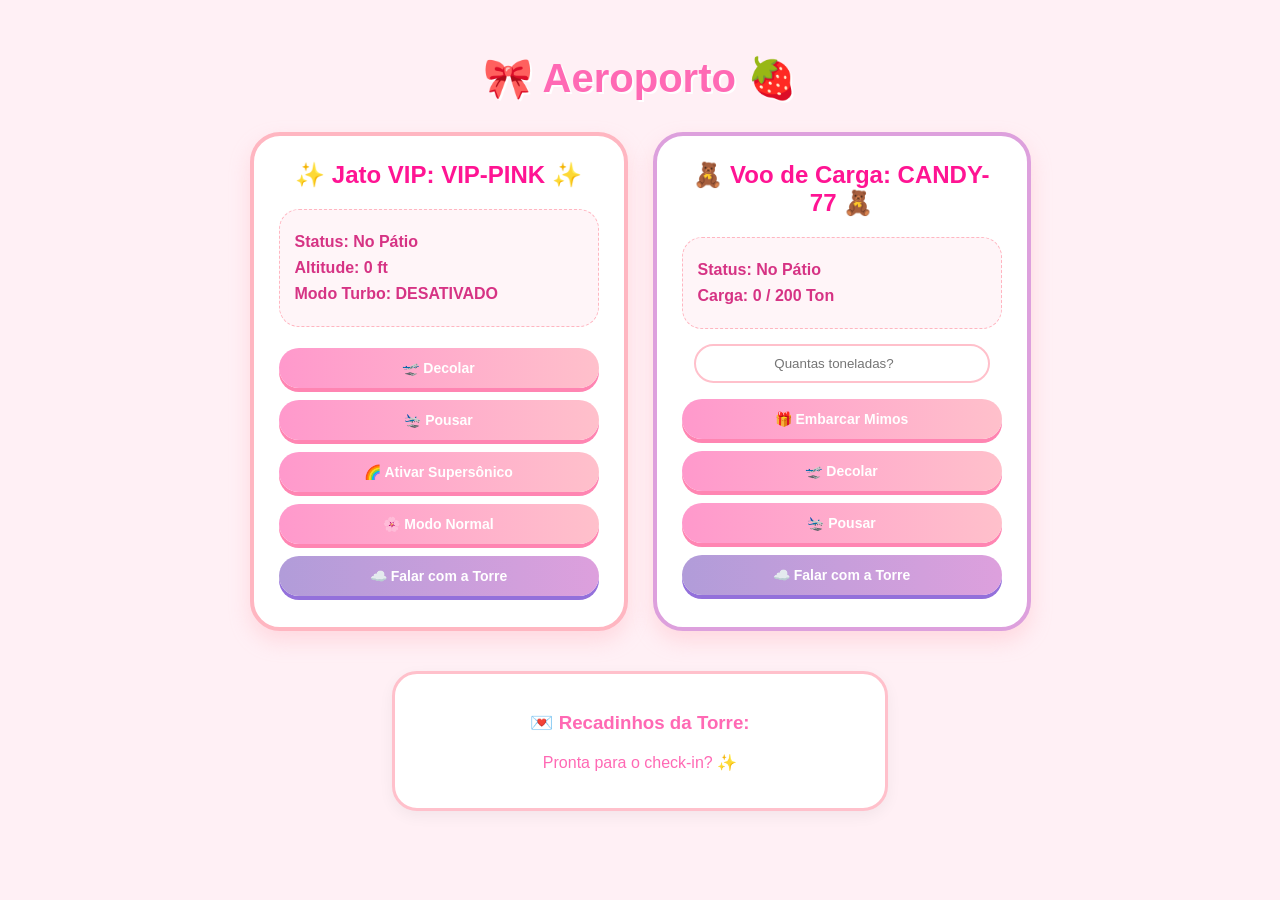
==== nicolemota/index.html @ dc3f2bbc "Add files via upload" ====
<!DOCTYPE html>
<html lang="pt-br">
<head>
    <meta charset="UTF-8">
    <title>✨ Aeroporto ✨</title>
    <style>
        /* CSS CORRIGIDO */
        body {
            font-family: 'Segoe UI', Tahoma, Geneva, Verdana, sans-serif;
            background-color: #fff0f5; 
            background-image: radial-gradient(#ffc0cb 0.5px, transparent 0.5px);
            background-size: 20px 20px; 
            color: #d63384;       
            text-align: center;
            padding: 20px;
        }

        h1 {
            color: #ff69b4;
            text-shadow: 2px 2px #ffffff;
            font-size: 2.5em;
            margin-bottom: 30px;
        }  

        .container {
            display: flex; 
            justify-content: center;
            gap: 25px;
            flex-wrap: wrap;
            margin-top: 20px;
        }

        .card {
            background: white;
            border-radius: 30px; 
            padding: 25px;         
            width: 320px;  
            box-shadow: 0 10px 20px rgba(255, 182, 193, 0.4);
            border: 4px solid #ffc0cb;
            transition: transform 0.3s ease;
        }
 
        .card:hover {
            transform: translateY(-10px);
        }

        .jato { border-color: #ffb6c1; } 
        .carga { border-color: #dda0dd; } 

        h2 {
            font-size: 1.5em;
            color: #ff1493;
            margin-top: 0;
        }

        .info {
            text-align: left;
            background: #fff5f8;
            padding: 15px;
            border-radius: 20px;
            margin-bottom: 15px;
            border: 1px dashed #ffb6c1;
        }

        .info p {
            margin: 8px 0;
            font-weight: bold;
        }

        .controles button {
            width: 100%;
            padding: 12px;
            margin: 6px 0;
            cursor: pointer;
            border: none;
            border-radius: 50px; 
            background: linear-gradient(to right, #ff99cc, #ffc0cb);
            color: white;
            font-weight: bold;
            font-size: 14px;
            box-shadow: 0 4px #ff85b2;
            transition: all 0.2s;
        }

        .controles button:active {
            box-shadow: 0 0px #ff85b2;
            transform: translateY(4px);
        }

        .btn-torre {
            background: linear-gradient(to right, #b19cd9, #dda0dd) !important;
            box-shadow: 0 4px #9370db !important;
        }

        input {
            width: 85%;
            padding: 10px;
            margin-bottom: 10px;
            border: 2px solid #ffc0cb;
            border-radius: 50px;
            outline: none;
            text-align: center;
            color: #d63384;
        }

        #log-mensagens {
            margin-top: 40px;
            padding: 20px;
            background: white;
            color: #ff69b4;
            border: 3px solid #ffc0cb;
            border-radius: 25px;
            display: inline-block;
            min-width: 450px;
            box-shadow: 0 5px 15px rgba(0,0,0,0.05);
        }
    </style>
</head>
<body>

    <h1>🎀 Aeroporto 🍓</h1>

    <div class="container">
        <!-- CARD DO JATO -->
        <div class="card jato">
            <h2>✨ Jato VIP: <span id="id-jato">---</span> ✨</h2>
            <div class="info">
                <p>Status: <span id="status-jato">No Pátio</span></p>
                <p>Altitude: <span id="alt-jato">0</span> ft</p>
                <p>Modo Turbo: <span id="modo-jato">DESATIVADO</span></p>
            </div>
            <div class="controles">
                <button onclick="controlarJato('decolar')">🛫 Decolar</button>
                <button onclick="controlarJato('pousar')">🛬 Pousar</button>
                <button onclick="controlarJato('ativar')">🌈 Ativar Supersônico</button>
                <button onclick="controlarJato('desativar')">🌸 Modo Normal</button>
                <button class="btn-torre" onclick="controlarJato('torre')">☁️ Falar com a Torre</button>
            </div>
        </div>

        <!-- CARD DO CARGA -->
        <div class="card carga">
            <h2>🧸 Voo de Carga: <span id="id-carga">---</span> 🧸</h2>
            <div class="info">
                <p>Status: <span id="status-carga">No Pátio</span></p>
                <p>Carga: <span id="carga-info">0</span> / <span id="cap-max">0</span> Ton</p>
            </div>
            <div class="controles">
                <input type="number" id="input-peso" placeholder="Quantas toneladas?">
                <button onclick="controlarCarga('embarcar')">🎁 Embarcar Mimos</button>
                <button onclick="controlarCarga('decolar')">🛫 Decolar</button>
                <button onclick="controlarCarga('pousar')">🛬 Pousar</button>
                <button class="btn-torre" onclick="controlarCarga('torre')">☁️ Falar com a Torre</button>
            </div>
        </div>
    </div>

    <div id="log-mensagens">
        <h3>💌 Recadinhos da Torre:</h3>
        <p id="mensagem-texto">Pronta para o check-in? ✨</p>
    </div>

    <script>
        class Voo {
            constructor(codigo, origem, destino) {
                this.codigo = codigo;
                this.origem = origem;
                this.destino = destino;
                this.altitude = 0;
                this.status = "No Pátio";
            }
            decolar() { 
                this.status = "Nas Nuvens ☁️"; 
                this.altitude = 10000; 
                return `O voo ${this.codigo} saiu de ${this.origem} e está brilhando no céu!`; 
            }
            pousar() { 
                this.status = "Descansando"; 
                this.altitude = 0; 
                return `O voo ${this.codigo} chegou em ${this.destino} com segurança! 💖`; 
            }
            comunicarTorre() { 
                return `Oi Torre! Aqui é o voo ${this.codigo} pedindo licença! ✨`; 
            }
        }

        class JatoExecutivo extends Voo {
            constructor(codigo, origem, destino) {
                super(codigo, origem, destino);
                this.modoSupersonico = false;
            }
            ativarSupersonico() { 
                this.modoSupersonico = true; 
                this.altitude = 55000; 
                return "🌈 UAU! Estamos quebrando a barreira do som com muito brilho!"; 
            }
            desativarSupersonico() { 
                this.modoSupersonico = false; 
                this.altitude = 10000; 
                return "Voltando para a velocidade fofinha."; 
            }
            comunicarTorre() { 
                return `Torre, o jato VIP ${this.codigo} quer pousar primeiro, tá bom? ✨`; 
            }
        }

        class VooCarga extends Voo {
            constructor(codigo, origem, destino, capacidadeMaxima) {
                super(codigo, origem, destino);
                this.capacidadeMaxima = capacidadeMaxima;
                this.cargaAtual = 0;
            }
            embarcarCarga(toneladas) {
                if (this.cargaAtual + toneladas <= this.capacidadeMaxima) {
                    this.cargaAtual += toneladas;
                    return `✅ Oba! ${toneladas}t de mimos embarcados com sucesso!`;
                } else {
                    return `❌ Poxa, ficou muito pesado! O limite é ${this.capacidadeMaxima}t.`;
                }
            }
            comunicarTorre() { 
                return `Torre, o cargueiro fofinho ${this.codigo} está chegando com encomendas! 📦`; 
            }
        }

        const meuJato = new JatoExecutivo("VIP-PINK", "Paris", "Tóquio");
        const meuCargueiro = new VooCarga("CANDY-77", "Brasil", "Disney", 200);

        window.onload = function() {
            document.getElementById('id-jato').innerText = meuJato.codigo;
            document.getElementById('id-carga').innerText = meuCargueiro.codigo;
            document.getElementById('cap-max').innerText = meuCargueiro.capacidadeMaxima;
        };

        function exibir(msg) { document.getElementById('mensagem-texto').innerText = msg; }

        function controlarJato(acao) {
            if (acao === 'decolar') exibir(meuJato.decolar());
            if (acao === 'pousar') { meuJato.modoSupersonico = false; exibir(meuJato.pousar()); }
            if (acao === 'ativar') exibir(meuJato.ativarSupersonico());
            if (acao === 'desativar') exibir(meuJato.desativarSupersonico());
            if (acao === 'torre') exibir(meuJato.comunicarTorre());

            document.getElementById('status-jato').innerText = meuJato.status;
            document.getElementById('alt-jato').innerText = meuJato.altitude;
            document.getElementById('modo-jato').innerText = meuJato.modoSupersonico ? "ATIVADO 🌈" : "DESATIVADO";
        }

        function controlarCarga(acao) {
            if (acao === 'embarcar') {
                const peso = parseFloat(document.getElementById('input-peso').value);
                if (!peso) {
                    exibir("Digite um peso para embarcar! 🧸");
                } else {
                    exibir(meuCargueiro.embarcarCarga(peso));
                    document.getElementById('carga-info').innerText = meuCargueiro.cargaAtual;
                }
            }
            if (acao === 'decolar') exibir(meuCargueiro.decolar());
            if (acao === 'pousar') exibir(meuCargueiro.pousar());
            if (acao === 'torre') exibir(meuCargueiro.comunicarTorre());

            document.getElementById('status-carga').innerText = meuCargueiro.status;
        }
    </script>
    <script type="module" src="src/main.js"></script>
</body>
</html>
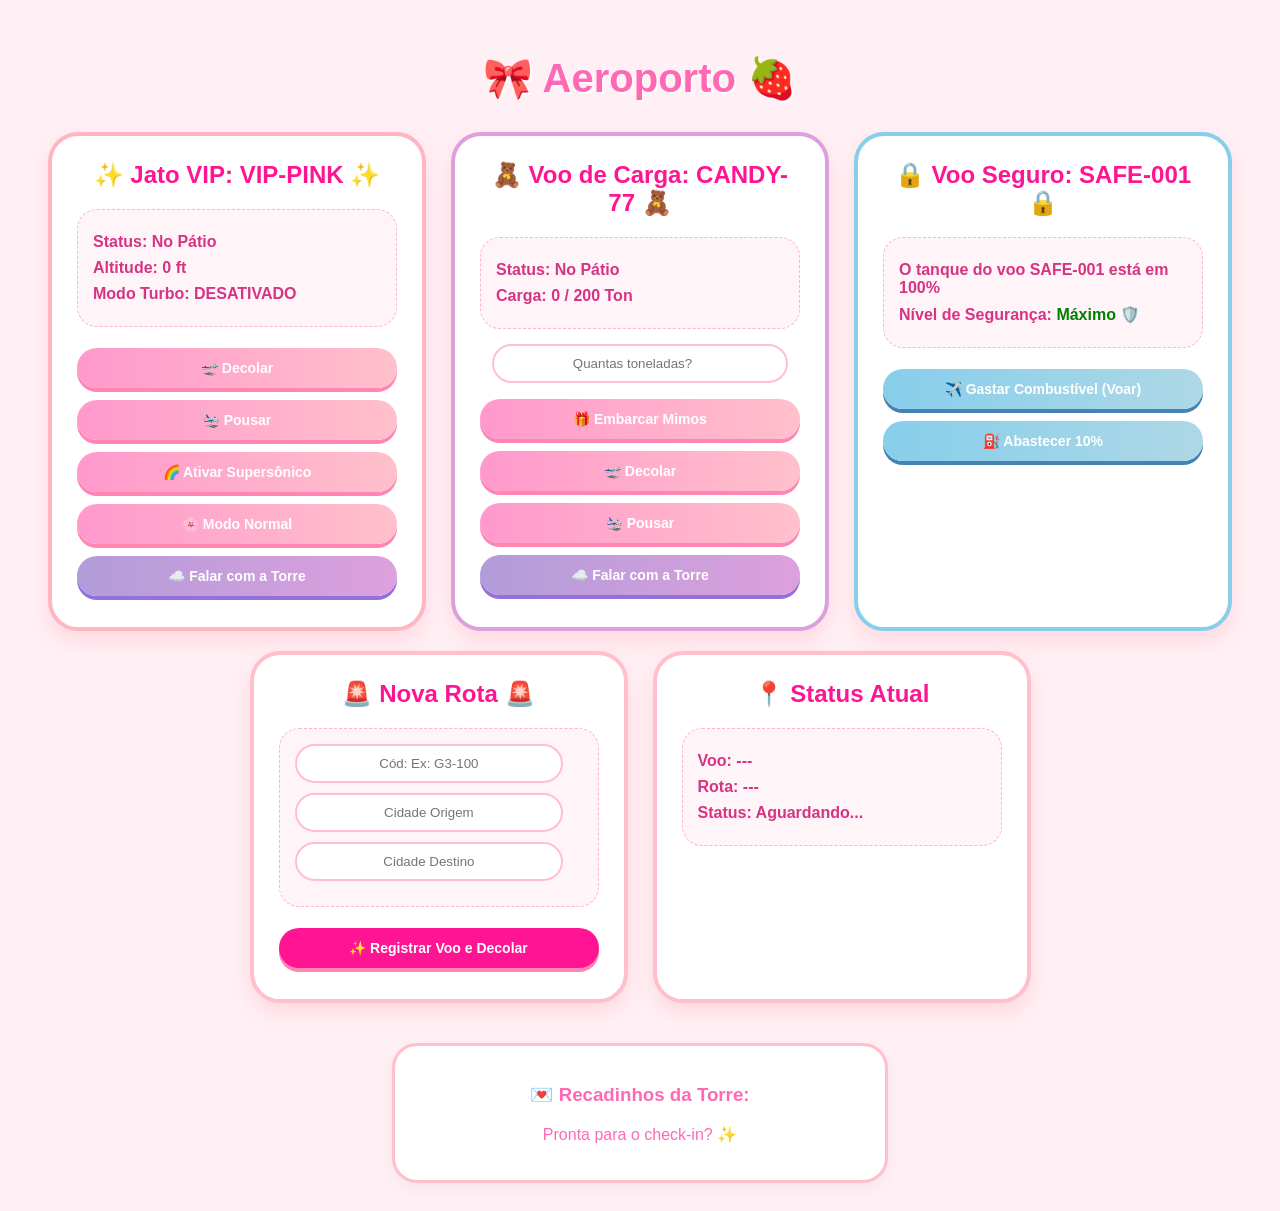
==== commit d234d7ff: "Add files via upload" ====
--- a/nicolemota/index.html
+++ b/nicolemota/index.html
@@ -2,9 +2,11 @@
 <html lang="pt-br">
 <head>
     <meta charset="UTF-8">
-    <title>✨ Aeroporto ✨</title>
+    <title>✨ Aeroporto Inteligente - Segurança ✨</title>
     <style>
-        /* CSS CORRIGIDO */
+        /* CSS MANTIDO E ATUALIZADO */
+
+        
         body {
             font-family: 'Segoe UI', Tahoma, Geneva, Verdana, sans-serif;
             background-color: #fff0f5; 
@@ -46,6 +48,7 @@
 
         .jato { border-color: #ffb6c1; } 
         .carga { border-color: #dda0dd; } 
+        .seguro { border-color: #87ceeb; } /* Azul para o Voo Seguro */
 
         h2 {
             font-size: 1.5em;
@@ -92,6 +95,11 @@
             box-shadow: 0 4px #9370db !important;
         }
 
+        .btn-seguro {
+            background: linear-gradient(to right, #87ceeb, #add8e6) !important;
+            box-shadow: 0 4px #4682b4 !important;
+        }
+
         input {
             width: 85%;
             padding: 10px;
@@ -153,14 +161,63 @@
                 <button class="btn-torre" onclick="controlarCarga('torre')">☁️ Falar com a Torre</button>
             </div>
         </div>
+
+        <!-- NOVO CARD: VOO SEGURO (CAIXA-PRETA) -->
+        <div class="card seguro">
+            <h2>🔒 Voo Seguro: <span id="id-seguro">---</span> 🔒</h2>
+            <div class="info">
+                <p id="painelCombustivel">Combustível: 100%</p>
+                <p>Nível de Segurança: <span style="color: green;">Máximo 🛡️</span></p>
+            </div>
+            <div class="controles">
+                <button class="btn-seguro" onclick="controlarSeguro('gastar')">✈️ Gastar Combustível (Voar)</button>
+                <button class="btn-seguro" onclick="controlarSeguro('abastecer')">⛽ Abastecer 10%</button>
+            </div>
+        </div>
     </div>
+
+     <div class="container">
+        <!-- MISSÃO PRÁTICA: REGISTRAR NOVO VOO -->
+        <div class="card missao">
+            <h2>🚨 Nova Rota 🚨</h2>
+            <div class="info">
+                <input type="text" id="novo-codigo" placeholder="Cód: Ex: G3-100">
+                <input type="text" id="nova-origem" placeholder="Cidade Origem">
+                <input type="text" id="novo-destino" placeholder="Cidade Destino">
+            </div>
+            <div class="controles">
+                <button id="btn-registrar" style="background: #ff1493;">✨ Registrar Voo e Decolar</button>
+            </div>
+        </div>
+
+        <!-- CARD DO STATUS DO VOO CRIADO -->
+        <div class="card">
+            <h2>📍 Status Atual</h2>
+            <div class="info">
+                <p>Voo: <span id="res-codigo">---</span></p>
+                <p>Rota: <span id="res-rota">---</span></p>
+                <p>Status: <span id="res-status">Aguardando...</span></p>
+            </div>
+        </div>
+    </div>
+
 
     <div id="log-mensagens">
         <h3>💌 Recadinhos da Torre:</h3>
         <p id="mensagem-texto">Pronta para o check-in? ✨</p>
     </div>
 
+
+
+
+
+
+
+
+    
     <script>
+    
+        // --- CLASSES ANTERIORES ---
         class Voo {
             constructor(codigo, origem, destino) {
                 this.codigo = codigo;
@@ -223,17 +280,64 @@
             }
         }
 
+        // --- NOVA CLASSE: VOO SEGURO (FASE 2) ---
+        class VooSeguro {
+            #codigo;
+            #combustivel;
+
+            constructor(codigoPassado) {
+                this.#codigo = codigoPassado;
+                this.#combustivel = 100;
+            }
+
+            get lerCombustivel() {
+                return `O tanque do voo ${this.#codigo} está em ${this.#combustivel}%`;
+            }
+
+            get apenasCodigo() {
+                return this.#codigo;
+            }
+
+            set abastecer(quantidade) {
+                if (quantidade < 0) {
+                    exibir("⚠️ Erro: Não é possível tirar combustível!");
+                } else if (this.#combustivel + quantidade > 100) {
+                    this.#combustivel = 100;
+                    exibir("⛽ Tanque lotado! Limite de 100% atingido.");
+                } else {
+                    this.#combustivel += quantidade;
+                    exibir(`⛽ Abastecido! Novo nível: ${this.#combustivel}%`);
+                }
+            }
+
+            set gastar(quantidade) {
+                if (this.#combustivel - quantidade < 0) {
+                    this.#combustivel = 0;
+                    exibir("⚠️ Atenção: Combustível esgotado! Pouse imediatamente!");
+                } else {
+                    this.#combustivel -= quantidade;
+                    exibir(`✈️ Voando... Nível de combustível: ${this.#combustivel}%`);
+                }
+            }
+        }
+
+        // --- INSTÂNCIAS ---
         const meuJato = new JatoExecutivo("VIP-PINK", "Paris", "Tóquio");
         const meuCargueiro = new VooCarga("CANDY-77", "Brasil", "Disney", 200);
-
+        const meuVooSeguro = new VooSeguro("SAFE-001");
+
+        // --- INICIALIZAÇÃO ---
         window.onload = function() {
             document.getElementById('id-jato').innerText = meuJato.codigo;
             document.getElementById('id-carga').innerText = meuCargueiro.codigo;
             document.getElementById('cap-max').innerText = meuCargueiro.capacidadeMaxima;
+            document.getElementById('id-seguro').innerText = meuVooSeguro.apenasCodigo;
+            document.getElementById('painelCombustivel').innerText = meuVooSeguro.lerCombustivel;
         };
 
         function exibir(msg) { document.getElementById('mensagem-texto').innerText = msg; }
 
+        // --- FUNÇÕES DE CONTROLE ---
         function controlarJato(acao) {
             if (acao === 'decolar') exibir(meuJato.decolar());
             if (acao === 'pousar') { meuJato.modoSupersonico = false; exibir(meuJato.pousar()); }
@@ -262,7 +366,23 @@
 
             document.getElementById('status-carga').innerText = meuCargueiro.status;
         }
+
+        // --- CONTROLE DO VOO SEGURO (FASE 3) ---
+        function controlarSeguro(acao) {
+            if (acao === 'abastecer') {
+                meuVooSeguro.abastecer = 10;
+            }
+            if (acao === 'gastar') {
+                meuVooSeguro.gastar = 15;
+            }
+            // Atualiza o painel usando o GETTER
+            document.getElementById('painelCombustivel').innerText = meuVooSeguro.lerCombustivel;
+        }
     </script>
-    <script type="module" src="src/main.js"></script>
+
+
+
 </body>
-</html>+</html>
+
+
